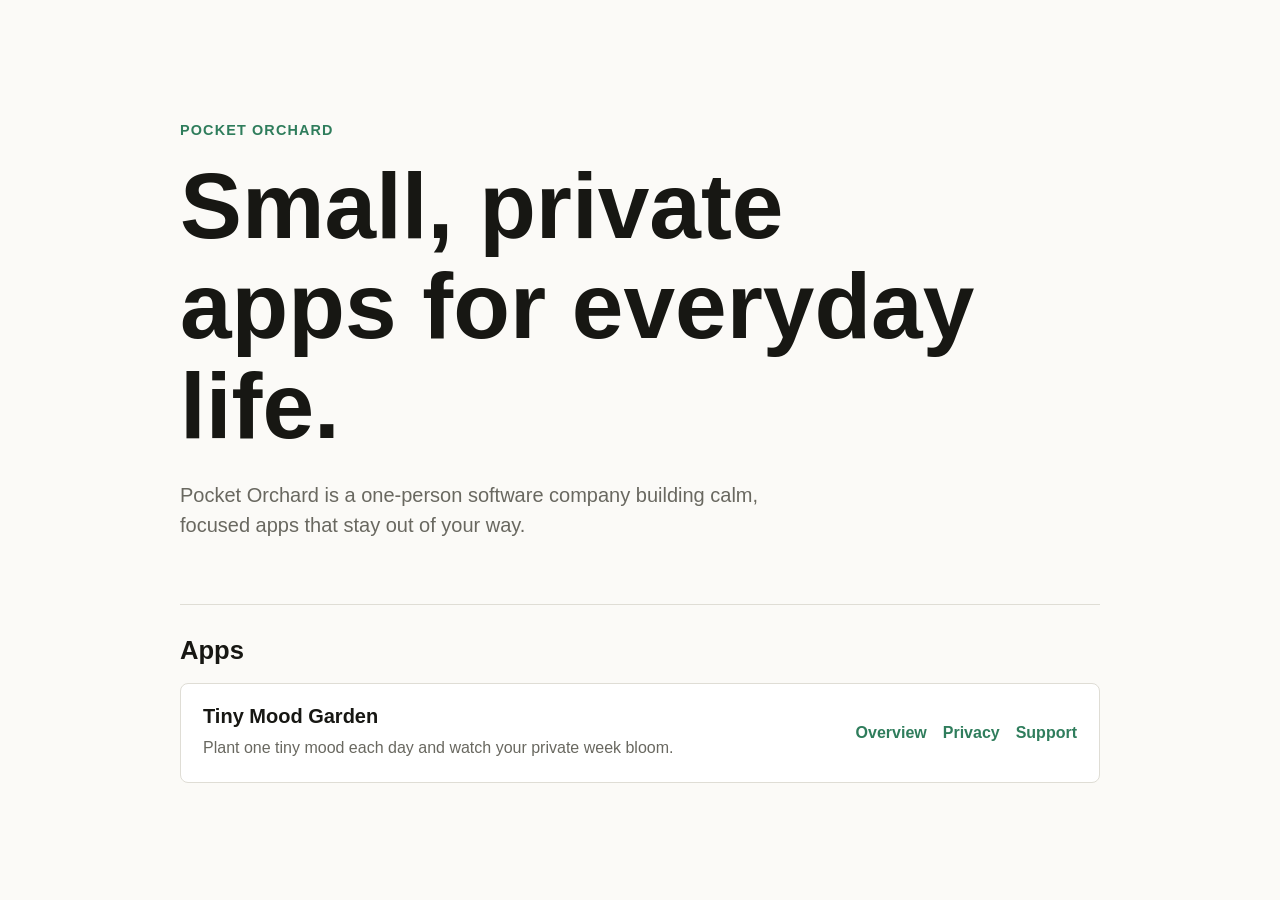
==== index.html @ 54036dfa "Launch Pocket Orchard site" ====
<!doctype html>
<html lang="en">
  <head>
    <meta charset="utf-8">
    <meta name="viewport" content="width=device-width, initial-scale=1">
    <title>Pocket Orchard</title>
    <meta name="description" content="Pocket Orchard makes small, private apps for everyday life.">
    <link rel="stylesheet" href="styles.css">
  </head>
  <body>
    <main class="page">
      <section class="hero">
        <p class="eyebrow">Pocket Orchard</p>
        <h1>Small, private apps for everyday life.</h1>
        <p class="lede">
          Pocket Orchard is a one-person software company building calm, focused apps that stay out of your way.
        </p>
      </section>

      <section class="section">
        <h2>Apps</h2>
        <article class="app">
          <div>
            <h3>Tiny Mood Garden</h3>
            <p>Plant one tiny mood each day and watch your private week bloom.</p>
          </div>
          <nav aria-label="Tiny Mood Garden links">
            <a href="apps/tiny-mood-garden/">Overview</a>
            <a href="apps/tiny-mood-garden/privacy.html">Privacy</a>
            <a href="apps/tiny-mood-garden/support.html">Support</a>
          </nav>
        </article>
      </section>
    </main>
  </body>
</html>
---- styles.css ----
:root {
  color-scheme: light dark;
  --background: #fbfaf7;
  --foreground: #171713;
  --muted: #696860;
  --panel: #ffffff;
  --border: #dfddd5;
  --accent: #2f7d5c;
}

@media (prefers-color-scheme: dark) {
  :root {
    --background: #11120f;
    --foreground: #f7f4ea;
    --muted: #b9b2a5;
    --panel: #1b1c18;
    --border: #34352d;
    --accent: #74c69d;
  }
}

* {
  box-sizing: border-box;
}

body {
  margin: 0;
  background: var(--background);
  color: var(--foreground);
  font-family: -apple-system, BlinkMacSystemFont, "Segoe UI", sans-serif;
  line-height: 1.5;
}

a {
  color: var(--accent);
  font-weight: 650;
  text-decoration: none;
}

a:hover {
  text-decoration: underline;
}

.page {
  width: min(920px, calc(100% - 40px));
  margin: 0 auto;
  padding: 72px 0;
}

.hero {
  padding: 48px 0 64px;
}

.eyebrow {
  color: var(--accent);
  font-size: 0.9rem;
  font-weight: 750;
  letter-spacing: 0.08em;
  margin: 0 0 14px;
  text-transform: uppercase;
}

h1,
h2,
h3 {
  line-height: 1.08;
  margin: 0;
}

h1 {
  font-size: clamp(3rem, 9vw, 5.8rem);
  max-width: 820px;
}

h2 {
  font-size: 1.6rem;
  margin-bottom: 18px;
}

h3 {
  font-size: 1.25rem;
}

.lede {
  color: var(--muted);
  font-size: 1.25rem;
  max-width: 650px;
  margin: 24px 0 0;
}

.section {
  border-top: 1px solid var(--border);
  padding-top: 32px;
}

.app {
  align-items: center;
  background: var(--panel);
  border: 1px solid var(--border);
  border-radius: 8px;
  display: flex;
  gap: 24px;
  justify-content: space-between;
  padding: 22px;
}

.app p {
  color: var(--muted);
  margin: 8px 0 0;
}

.app nav {
  display: flex;
  flex-wrap: wrap;
  gap: 16px;
}

@media (max-width: 680px) {
  .page {
    width: min(100% - 28px, 920px);
    padding: 38px 0;
  }

  .hero {
    padding: 32px 0 48px;
  }

  .app {
    align-items: flex-start;
    flex-direction: column;
  }
}
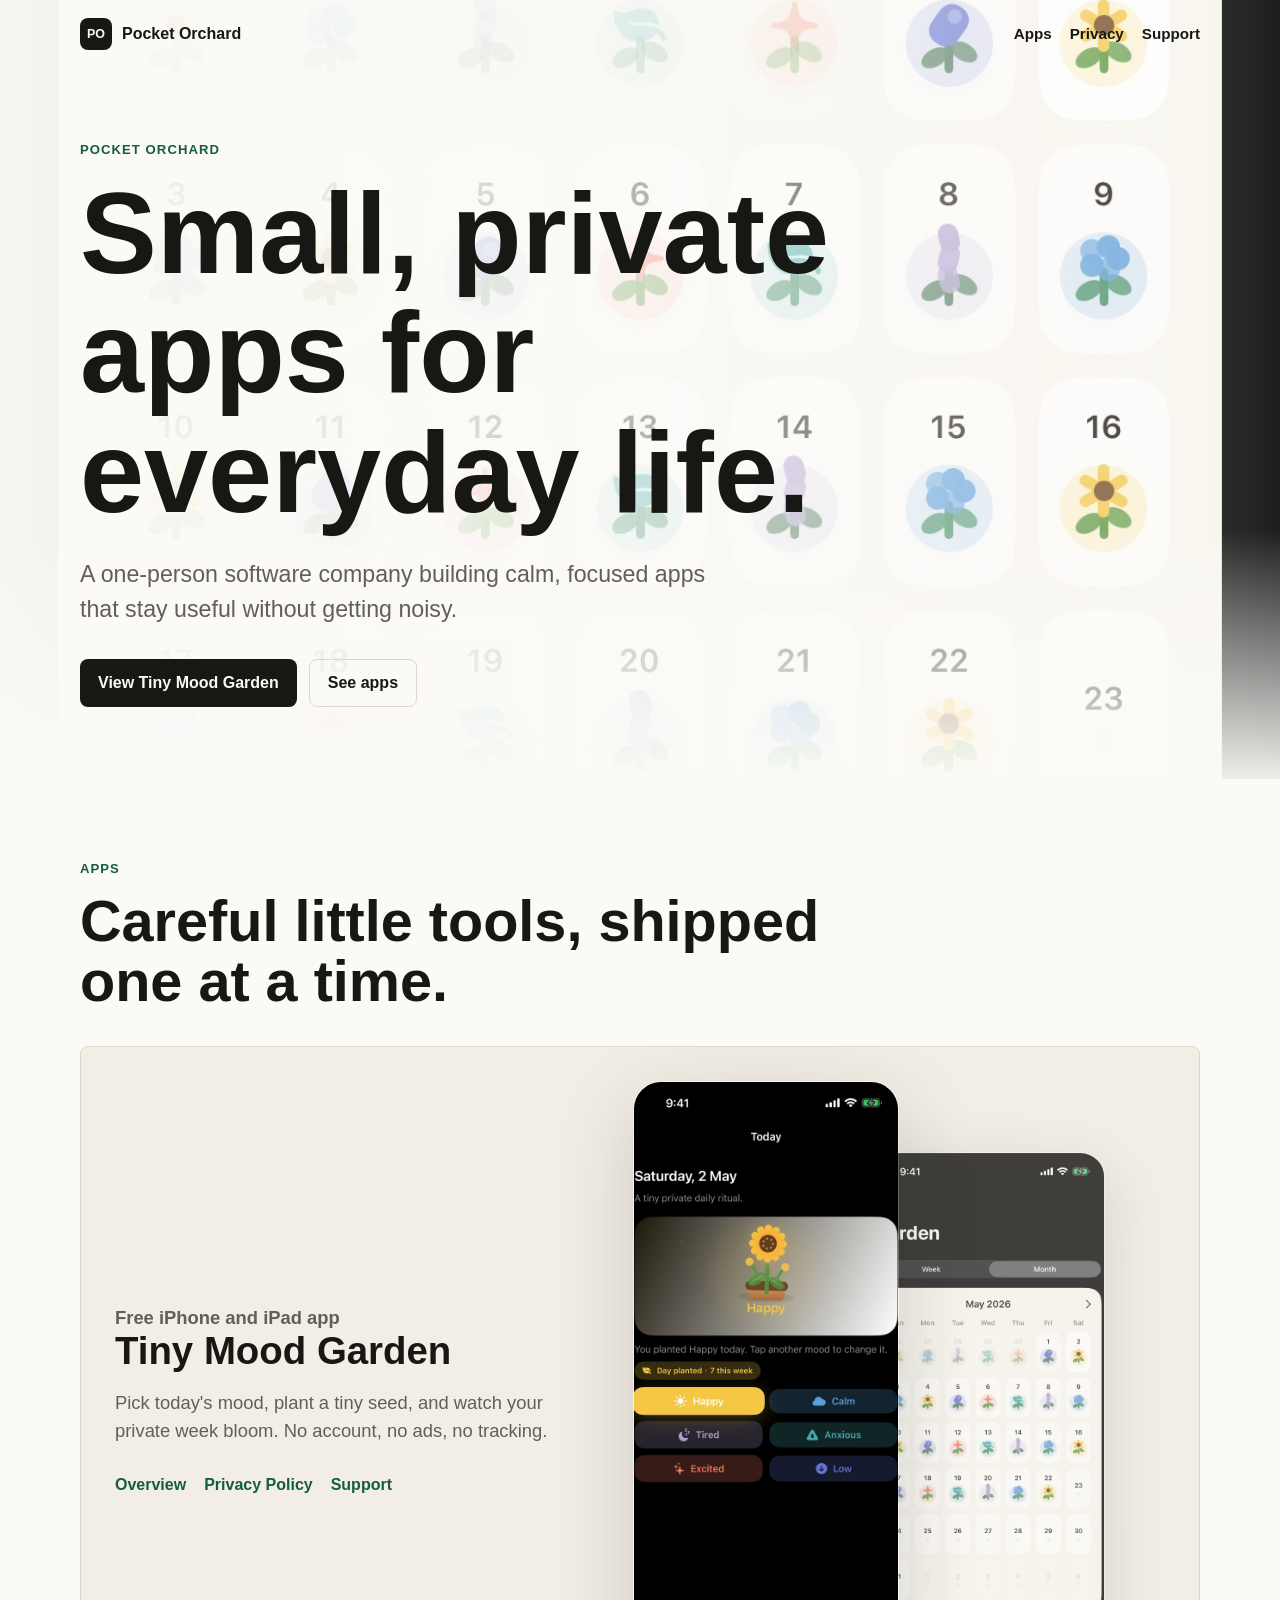
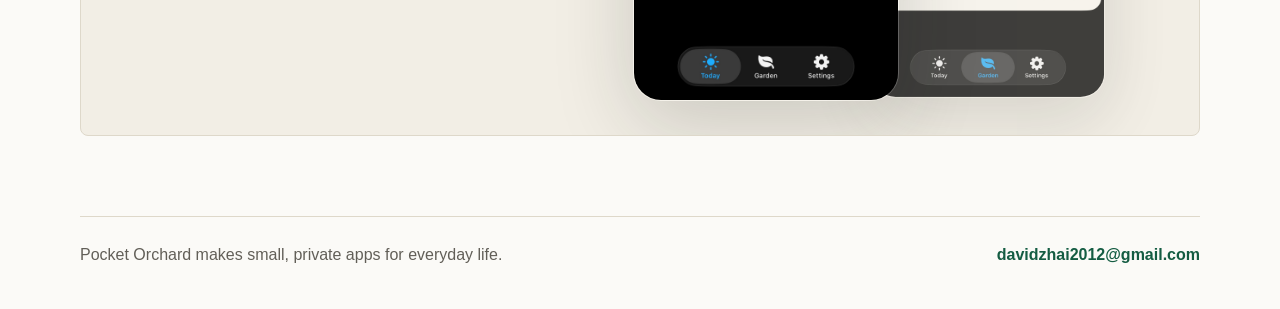
==== commit 87cf6faa: "Polish Pocket Orchard website" ====
--- a/index.html
+++ b/index.html
@@ -8,29 +8,63 @@
     <link rel="stylesheet" href="styles.css">
   </head>
   <body>
-    <main class="page">
-      <section class="hero">
-        <p class="eyebrow">Pocket Orchard</p>
-        <h1>Small, private apps for everyday life.</h1>
-        <p class="lede">
-          Pocket Orchard is a one-person software company building calm, focused apps that stay out of your way.
-        </p>
+    <header class="site-header">
+      <a class="brand" href="./" aria-label="Pocket Orchard home">
+        <span class="brand-mark" aria-hidden="true">PO</span>
+        <span>Pocket Orchard</span>
+      </a>
+      <nav class="top-nav" aria-label="Main navigation">
+        <a href="#apps">Apps</a>
+        <a href="apps/tiny-mood-garden/privacy.html">Privacy</a>
+        <a href="apps/tiny-mood-garden/support.html">Support</a>
+      </nav>
+    </header>
+
+    <main>
+      <section class="hero hero-home">
+        <div class="hero-copy">
+          <p class="eyebrow">Pocket Orchard</p>
+          <h1>Small, private apps for everyday life.</h1>
+          <p class="lede">
+            A one-person software company building calm, focused apps that stay useful without getting noisy.
+          </p>
+          <div class="actions" aria-label="Primary actions">
+            <a class="button primary" href="apps/tiny-mood-garden/">View Tiny Mood Garden</a>
+            <a class="button secondary" href="#apps">See apps</a>
+          </div>
+        </div>
       </section>
 
-      <section class="section">
-        <h2>Apps</h2>
-        <article class="app">
-          <div>
+      <section id="apps" class="section">
+        <div class="section-heading">
+          <p class="eyebrow">Apps</p>
+          <h2>Careful little tools, shipped one at a time.</h2>
+        </div>
+
+        <article class="app-feature">
+          <div class="app-copy">
+            <p class="app-kicker">Free iPhone and iPad app</p>
             <h3>Tiny Mood Garden</h3>
-            <p>Plant one tiny mood each day and watch your private week bloom.</p>
+            <p>
+              Pick today's mood, plant a tiny seed, and watch your private week bloom. No account, no ads, no tracking.
+            </p>
+            <nav class="link-row" aria-label="Tiny Mood Garden links">
+              <a href="apps/tiny-mood-garden/">Overview</a>
+              <a href="apps/tiny-mood-garden/privacy.html">Privacy Policy</a>
+              <a href="apps/tiny-mood-garden/support.html">Support</a>
+            </nav>
           </div>
-          <nav aria-label="Tiny Mood Garden links">
-            <a href="apps/tiny-mood-garden/">Overview</a>
-            <a href="apps/tiny-mood-garden/privacy.html">Privacy</a>
-            <a href="apps/tiny-mood-garden/support.html">Support</a>
-          </nav>
+          <figure class="device-pair" aria-label="Tiny Mood Garden screenshots">
+            <img class="phone-shot front" src="assets/tiny-mood-garden/today.jpg" alt="Tiny Mood Garden Today screen showing a planted Happy mood.">
+            <img class="phone-shot back" src="assets/tiny-mood-garden/month.jpg" alt="Tiny Mood Garden month view showing a calendar of planted moods.">
+          </figure>
         </article>
       </section>
     </main>
+
+    <footer class="site-footer">
+      <p>Pocket Orchard makes small, private apps for everyday life.</p>
+      <p><a href="mailto:davidzhai2012@gmail.com">davidzhai2012@gmail.com</a></p>
+    </footer>
   </body>
 </html>
--- a/styles.css
+++ b/styles.css
@@ -1,26 +1,24 @@
 :root {
-  color-scheme: light dark;
+  color-scheme: light;
   --background: #fbfaf7;
   --foreground: #171713;
-  --muted: #696860;
+  --muted: #625f58;
   --panel: #ffffff;
-  --border: #dfddd5;
+  --panel-soft: #f2eee5;
+  --border: #ded8ca;
   --accent: #2f7d5c;
-}
-
-@media (prefers-color-scheme: dark) {
-  :root {
-    --background: #11120f;
-    --foreground: #f7f4ea;
-    --muted: #b9b2a5;
-    --panel: #1b1c18;
-    --border: #34352d;
-    --accent: #74c69d;
-  }
+  --accent-strong: #145c42;
+  --coral: #f47662;
+  --blue: #2775b8;
+  --shadow: 0 24px 80px rgba(28, 31, 26, 0.18);
 }
 
 * {
   box-sizing: border-box;
+}
+
+html {
+  scroll-behavior: smooth;
 }
 
 body {
@@ -31,9 +29,14 @@
   line-height: 1.5;
 }
 
+img {
+  display: block;
+  max-width: 100%;
+}
+
 a {
-  color: var(--accent);
-  font-weight: 650;
+  color: var(--accent-strong);
+  font-weight: 700;
   text-decoration: none;
 }
 
@@ -41,20 +44,98 @@
   text-decoration: underline;
 }
 
-.page {
-  width: min(920px, calc(100% - 40px));
+.site-header {
+  align-items: center;
+  display: flex;
+  gap: 24px;
+  justify-content: space-between;
+  left: 50%;
+  padding: 18px 0;
+  position: absolute;
+  top: 0;
+  transform: translateX(-50%);
+  width: min(1120px, calc(100% - 40px));
+  z-index: 3;
+}
+
+.site-header.simple {
+  position: static;
+  transform: none;
+  width: min(960px, calc(100% - 40px));
   margin: 0 auto;
-  padding: 72px 0;
+}
+
+.brand {
+  align-items: center;
+  color: inherit;
+  display: inline-flex;
+  gap: 10px;
+  min-width: max-content;
+}
+
+.brand-mark {
+  align-items: center;
+  background: var(--foreground);
+  border-radius: 8px;
+  color: var(--background);
+  display: inline-flex;
+  font-size: 0.78rem;
+  font-weight: 850;
+  height: 32px;
+  justify-content: center;
+  width: 32px;
+}
+
+.top-nav {
+  align-items: center;
+  display: flex;
+  flex-wrap: wrap;
+  gap: 18px;
+  justify-content: flex-end;
+}
+
+.top-nav a {
+  color: inherit;
+  font-size: 0.95rem;
 }
 
 .hero {
-  padding: 48px 0 64px;
+  align-items: flex-end;
+  background-position: center;
+  background-size: cover;
+  display: flex;
+  min-height: 86svh;
+  padding: 140px max(24px, calc((100vw - 1120px) / 2)) 72px;
+  position: relative;
+}
+
+.hero::before {
+  background:
+    linear-gradient(90deg, rgba(251, 250, 247, 0.98) 0%, rgba(251, 250, 247, 0.9) 34%, rgba(251, 250, 247, 0.42) 72%, rgba(251, 250, 247, 0.12) 100%),
+    linear-gradient(0deg, rgba(251, 250, 247, 0.94) 0%, rgba(251, 250, 247, 0) 32%);
+  content: "";
+  inset: 0;
+  position: absolute;
+}
+
+.hero-home {
+  background-image: url("assets/tiny-mood-garden/month.jpg");
+}
+
+.hero-app {
+  background-image: url("assets/tiny-mood-garden/today.jpg");
+}
+
+.hero-copy {
+  max-width: 760px;
+  position: relative;
+  z-index: 1;
 }
 
 .eyebrow {
-  color: var(--accent);
-  font-size: 0.9rem;
-  font-weight: 750;
+  color: var(--accent-strong);
+  font-size: 0.82rem;
+  font-weight: 850;
   letter-spacing: 0.08em;
   margin: 0 0 14px;
   text-transform: uppercase;
@@ -63,70 +144,261 @@
 h1,
 h2,
 h3 {
-  line-height: 1.08;
+  line-height: 1.04;
   margin: 0;
 }
 
 h1 {
-  font-size: clamp(3rem, 9vw, 5.8rem);
+  font-size: clamp(3.5rem, 9vw, 7.5rem);
+  letter-spacing: 0;
+}
+
+h2 {
+  font-size: clamp(2rem, 4.5vw, 4rem);
+  letter-spacing: 0;
   max-width: 820px;
 }
 
-h2 {
-  font-size: 1.6rem;
-  margin-bottom: 18px;
-}
-
 h3 {
-  font-size: 1.25rem;
+  font-size: clamp(1.6rem, 3vw, 2.5rem);
+  letter-spacing: 0;
 }
 
 .lede {
   color: var(--muted);
-  font-size: 1.25rem;
-  max-width: 650px;
+  font-size: clamp(1.12rem, 2vw, 1.45rem);
+  max-width: 660px;
   margin: 24px 0 0;
 }
 
+.actions {
+  display: flex;
+  flex-wrap: wrap;
+  gap: 12px;
+  margin-top: 32px;
+}
+
+.button {
+  align-items: center;
+  border-radius: 8px;
+  display: inline-flex;
+  justify-content: center;
+  min-height: 48px;
+  padding: 0 18px;
+}
+
+.button.primary {
+  background: var(--foreground);
+  color: var(--background);
+}
+
+.button.secondary {
+  border: 1px solid var(--border);
+  color: var(--foreground);
+}
+
 .section {
-  border-top: 1px solid var(--border);
-  padding-top: 32px;
-}
-
-.app {
-  align-items: center;
+  padding: 80px max(24px, calc((100vw - 1120px) / 2));
+}
+
+.section-heading {
+  margin-bottom: 34px;
+}
+
+.app-feature {
+  align-items: center;
+  background: var(--panel-soft);
+  border: 1px solid var(--border);
+  border-radius: 8px;
+  display: grid;
+  gap: 36px;
+  grid-template-columns: minmax(0, 0.95fr) minmax(280px, 1.05fr);
+  min-height: 520px;
+  overflow: hidden;
+  padding: 34px;
+}
+
+.app-kicker {
+  color: var(--coral);
+  font-weight: 800;
+  margin: 0 0 12px;
+}
+
+.app-copy p {
+  color: var(--muted);
+  font-size: 1.15rem;
+  margin: 18px 0 0;
+  max-width: 520px;
+}
+
+.link-row {
+  display: flex;
+  flex-wrap: wrap;
+  gap: 18px;
+  margin-top: 28px;
+}
+
+.device-pair {
+  align-items: center;
+  display: grid;
+  grid-template-columns: 1fr 1fr;
+  margin: 0;
+  min-height: 480px;
+  position: relative;
+}
+
+.phone-shot {
+  aspect-ratio: 1320 / 2868;
+  border: 1px solid rgba(255, 255, 255, 0.2);
+  border-radius: 28px;
+  box-shadow: var(--shadow);
+  height: min(58vw, 620px);
+  object-fit: cover;
+  object-position: top center;
+}
+
+.phone-shot.front {
+  justify-self: end;
+  position: relative;
+  z-index: 2;
+}
+
+.phone-shot.back {
+  filter: saturate(0.92);
+  justify-self: start;
+  margin-left: -44px;
+  opacity: 0.74;
+  transform: translateY(34px) scale(0.88);
+}
+
+.feature-grid {
+  display: grid;
+  gap: 16px;
+  grid-template-columns: repeat(3, minmax(0, 1fr));
+}
+
+.feature-grid article {
   background: var(--panel);
   border: 1px solid var(--border);
   border-radius: 8px;
-  display: flex;
-  gap: 24px;
-  justify-content: space-between;
-  padding: 22px;
-}
-
-.app p {
+  padding: 24px;
+}
+
+.feature-grid h3 {
+  font-size: 1.45rem;
+}
+
+.feature-grid p {
   color: var(--muted);
-  margin: 8px 0 0;
-}
-
-.app nav {
+  margin: 14px 0 0;
+}
+
+.document-page {
+  margin: 0 auto;
+  width: min(960px, calc(100% - 40px));
+}
+
+.document-hero {
+  padding: 86px 0 44px;
+}
+
+.document-hero h1 {
+  font-size: clamp(3.2rem, 8vw, 6rem);
+}
+
+.document-body {
+  border-top: 1px solid var(--border);
+  padding: 34px 0 86px;
+}
+
+.document-body h2 {
+  font-size: 1.45rem;
+  margin: 34px 0 10px;
+}
+
+.document-body h2:first-child {
+  margin-top: 0;
+}
+
+.document-body p {
+  color: var(--muted);
+  font-size: 1.08rem;
+  margin: 0 0 14px;
+  max-width: 760px;
+}
+
+.site-footer {
+  align-items: center;
+  border-top: 1px solid var(--border);
+  color: var(--muted);
   display: flex;
   flex-wrap: wrap;
   gap: 16px;
-}
-
-@media (max-width: 680px) {
-  .page {
-    width: min(100% - 28px, 920px);
-    padding: 38px 0;
-  }
-
-  .hero {
-    padding: 32px 0 48px;
-  }
-
-  .app {
+  justify-content: space-between;
+  margin: 0 auto;
+  padding: 26px 0 42px;
+  width: min(1120px, calc(100% - 40px));
+}
+
+.site-footer p {
+  margin: 0;
+}
+
+@media (max-width: 760px) {
+  .site-header,
+  .site-header.simple,
+  .site-footer {
+    width: min(100% - 28px, 1120px);
+  }
+
+  .site-header {
     align-items: flex-start;
     flex-direction: column;
-  }
-}
+    gap: 12px;
+  }
+
+  .top-nav {
+    justify-content: flex-start;
+  }
+
+  .hero {
+    min-height: 84svh;
+    padding: 154px 14px 48px;
+  }
+
+  .hero::before {
+    background:
+      linear-gradient(0deg, rgba(251, 250, 247, 0.98) 0%, rgba(251, 250, 247, 0.92) 52%, rgba(251, 250, 247, 0.32) 100%),
+      linear-gradient(90deg, rgba(251, 250, 247, 0.96) 0%, rgba(251, 250, 247, 0.34) 100%);
+  }
+
+  .section {
+    padding: 56px 14px;
+  }
+
+  .app-feature {
+    grid-template-columns: 1fr;
+    padding: 24px;
+  }
+
+  .device-pair {
+    min-height: 430px;
+  }
+
+  .phone-shot {
+    border-radius: 22px;
+    height: 410px;
+  }
+
+  .phone-shot.back {
+    margin-left: -32px;
+  }
+
+  .feature-grid {
+    grid-template-columns: 1fr;
+  }
+
+  .document-page {
+    width: min(100% - 28px, 960px);
+  }
+}
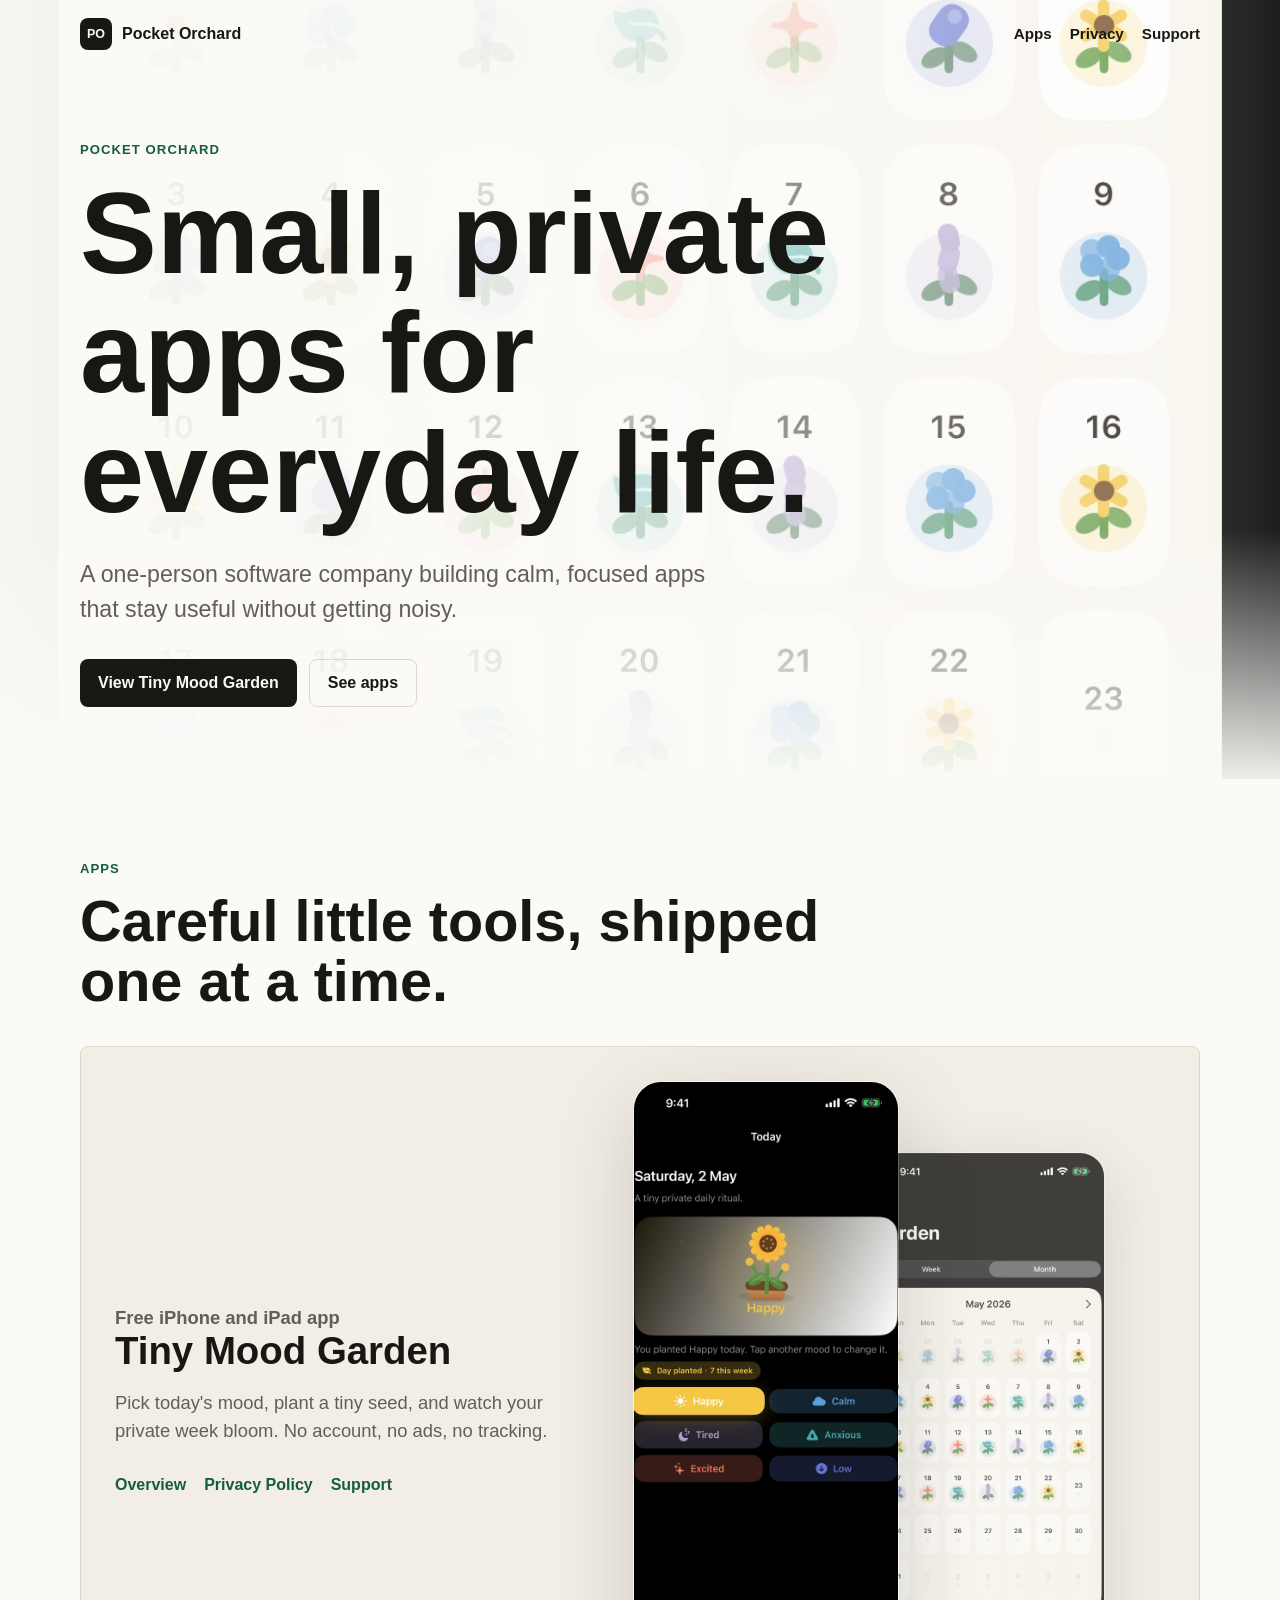
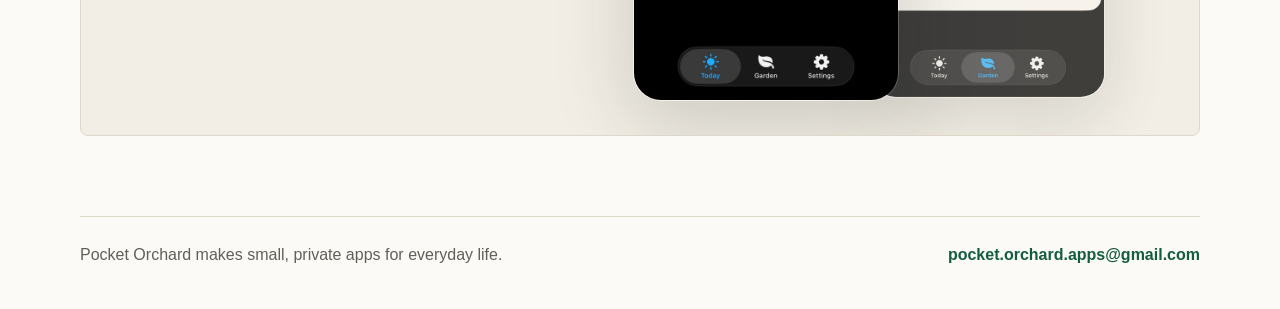
==== commit 268e8630: "Update Pocket Orchard support email" ====
--- a/index.html
+++ b/index.html
@@ -64,7 +64,7 @@
 
     <footer class="site-footer">
       <p>Pocket Orchard makes small, private apps for everyday life.</p>
-      <p><a href="mailto:davidzhai2012@gmail.com">davidzhai2012@gmail.com</a></p>
+      <p><a href="mailto:pocket.orchard.apps@gmail.com">pocket.orchard.apps@gmail.com</a></p>
     </footer>
   </body>
 </html>
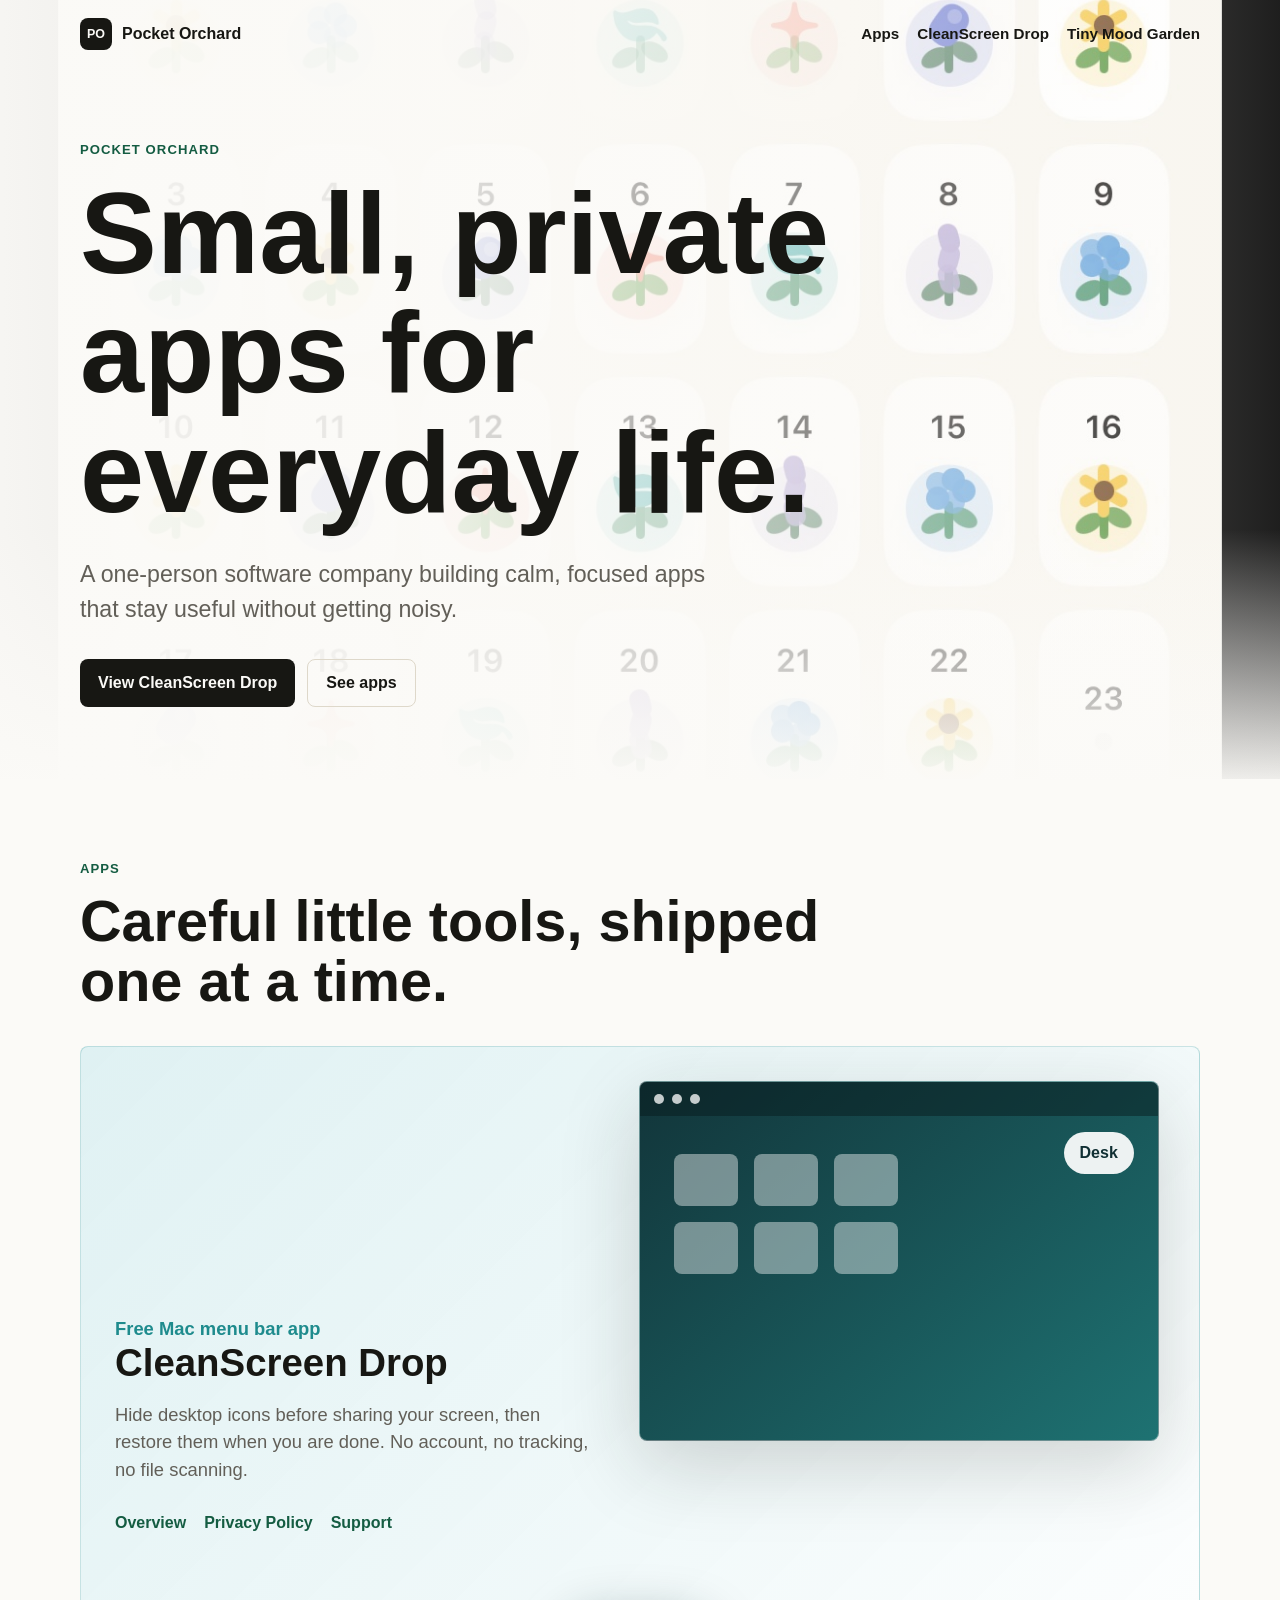
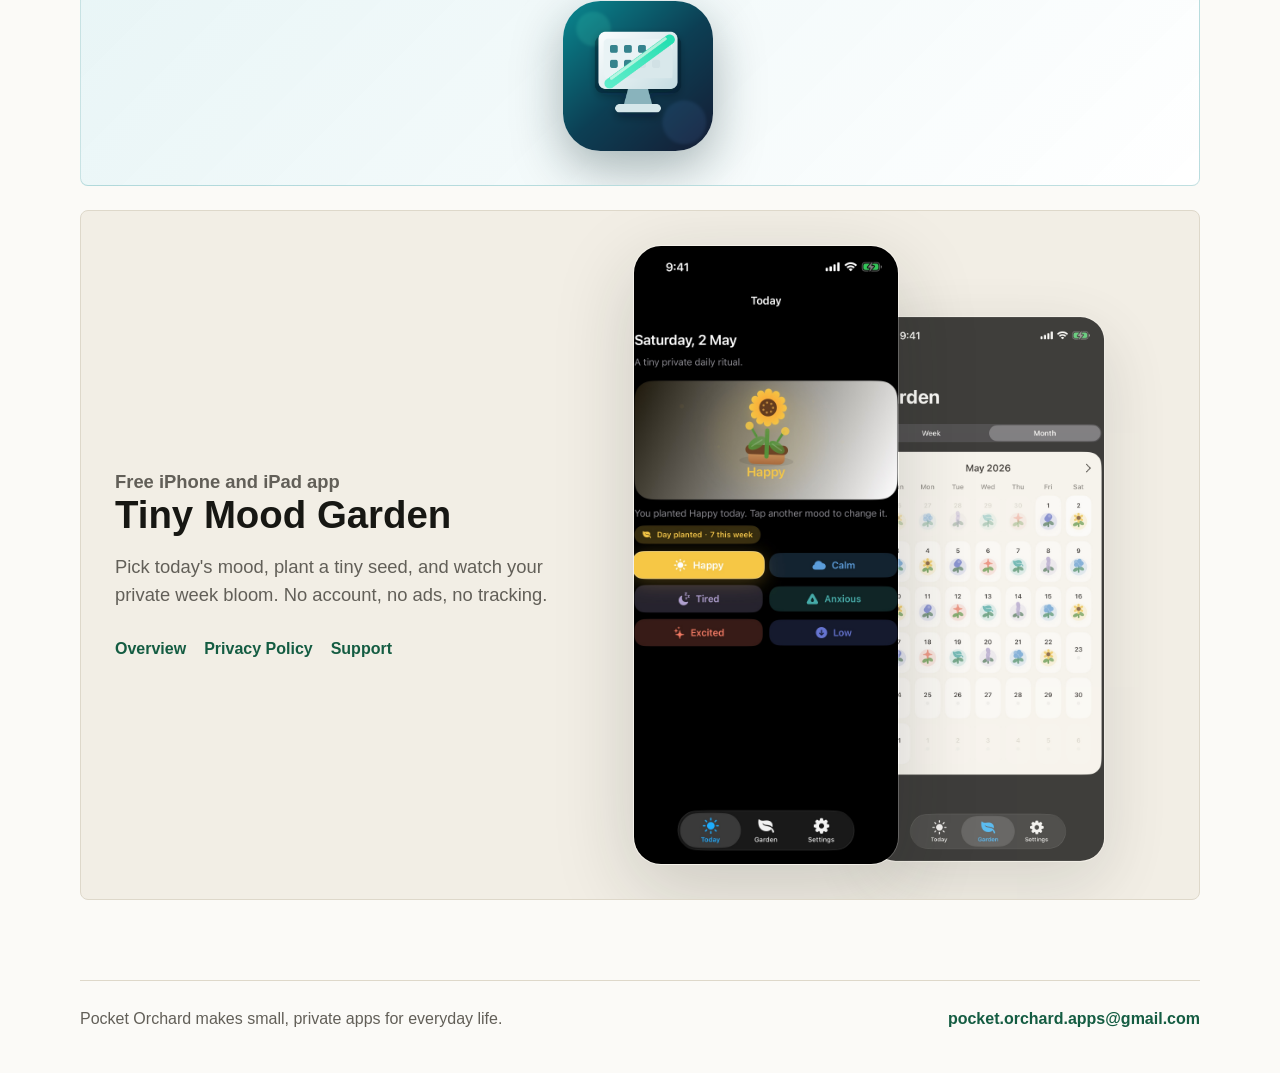
==== commit 30153945: "Add CleanScreen Drop to Pocket Orchard" ====
--- a/index.html
+++ b/index.html
@@ -15,8 +15,8 @@
       </a>
       <nav class="top-nav" aria-label="Main navigation">
         <a href="#apps">Apps</a>
-        <a href="apps/tiny-mood-garden/privacy.html">Privacy</a>
-        <a href="apps/tiny-mood-garden/support.html">Support</a>
+        <a href="apps/cleanscreen-drop/">CleanScreen Drop</a>
+        <a href="apps/tiny-mood-garden/">Tiny Mood Garden</a>
       </nav>
     </header>
 
@@ -29,7 +29,7 @@
             A one-person software company building calm, focused apps that stay useful without getting noisy.
           </p>
           <div class="actions" aria-label="Primary actions">
-            <a class="button primary" href="apps/tiny-mood-garden/">View Tiny Mood Garden</a>
+            <a class="button primary" href="apps/cleanscreen-drop/">View CleanScreen Drop</a>
             <a class="button secondary" href="#apps">See apps</a>
           </div>
         </div>
@@ -40,6 +40,40 @@
           <p class="eyebrow">Apps</p>
           <h2>Careful little tools, shipped one at a time.</h2>
         </div>
+
+        <article class="app-feature app-feature-mac">
+          <div class="app-copy">
+            <p class="app-kicker mac">Free Mac menu bar app</p>
+            <h3>CleanScreen Drop</h3>
+            <p>
+              Hide desktop icons before sharing your screen, then restore them when you are done. No account, no tracking, no file scanning.
+            </p>
+            <nav class="link-row" aria-label="CleanScreen Drop links">
+              <a href="apps/cleanscreen-drop/">Overview</a>
+              <a href="apps/cleanscreen-drop/privacy.html">Privacy Policy</a>
+              <a href="apps/cleanscreen-drop/support.html">Support</a>
+            </nav>
+          </div>
+          <figure class="mac-preview" aria-label="CleanScreen Drop app icon and menu preview">
+            <div class="mac-window" aria-hidden="true">
+              <div class="mac-window-bar">
+                <span></span>
+                <span></span>
+                <span></span>
+              </div>
+              <div class="desktop-grid">
+                <span></span>
+                <span></span>
+                <span></span>
+                <span></span>
+                <span></span>
+                <span></span>
+              </div>
+              <div class="menu-pill">Desk</div>
+            </div>
+            <img class="app-icon" src="assets/cleanscreen-drop/icon.png" alt="CleanScreen Drop app icon.">
+          </figure>
+        </article>
 
         <article class="app-feature">
           <div class="app-copy">
--- a/styles.css
+++ b/styles.css
@@ -10,6 +10,9 @@
   --accent-strong: #145c42;
   --coral: #f47662;
   --blue: #2775b8;
+  --teal-dark: #102f33;
+  --teal: #1e8b8d;
+  --sky: #d8eef0;
   --shadow: 0 24px 80px rgba(28, 31, 26, 0.18);
 }
 
@@ -65,6 +68,15 @@
   margin: 0 auto;
 }
 
+.theme-cleanscreen .site-header {
+  color: #ffffff;
+}
+
+.theme-cleanscreen .brand-mark {
+  background: #ffffff;
+  color: var(--teal-dark);
+}
+
 .brand {
   align-items: center;
   color: inherit;
@@ -126,6 +138,31 @@
   background-image: url("assets/tiny-mood-garden/today.jpg");
 }
 
+.hero-cleanscreen {
+  background:
+    linear-gradient(125deg, rgba(15, 45, 50, 0.94), rgba(21, 91, 89, 0.78)),
+    url("assets/cleanscreen-drop/icon.png");
+  background-position: center;
+  background-size: cover;
+  color: #ffffff;
+}
+
+.hero-cleanscreen::before {
+  background:
+    linear-gradient(90deg, rgba(12, 30, 34, 0.88) 0%, rgba(13, 43, 47, 0.76) 45%, rgba(18, 96, 96, 0.3) 100%),
+    linear-gradient(0deg, rgba(13, 43, 47, 0.72) 0%, rgba(13, 43, 47, 0) 42%);
+}
+
+.hero-cleanscreen .eyebrow,
+.hero-cleanscreen .lede {
+  color: var(--sky);
+}
+
+.hero-cleanscreen .button.secondary {
+  border-color: rgba(255, 255, 255, 0.72);
+  color: #ffffff;
+}
+
 .hero-copy {
   max-width: 760px;
   position: relative;
@@ -218,10 +255,25 @@
   padding: 34px;
 }
 
+.app-feature + .app-feature {
+  margin-top: 24px;
+}
+
+.app-feature-mac {
+  background:
+    linear-gradient(135deg, rgba(216, 238, 240, 0.82), rgba(255, 255, 255, 0.72)),
+    var(--panel);
+  border-color: rgba(30, 139, 141, 0.24);
+}
+
 .app-kicker {
   color: var(--coral);
   font-weight: 800;
   margin: 0 0 12px;
+}
+
+.app-kicker.mac {
+  color: var(--teal);
 }
 
 .app-copy p {
@@ -271,6 +323,80 @@
   transform: translateY(34px) scale(0.88);
 }
 
+.mac-preview {
+  align-items: center;
+  display: grid;
+  margin: 0;
+  min-height: 420px;
+  position: relative;
+}
+
+.mac-window {
+  align-self: center;
+  background: linear-gradient(140deg, #12353a, #1e7272);
+  border: 1px solid rgba(255, 255, 255, 0.36);
+  border-radius: 8px;
+  box-shadow: var(--shadow);
+  height: min(38vw, 360px);
+  justify-self: center;
+  overflow: hidden;
+  position: relative;
+  width: min(100%, 520px);
+}
+
+.mac-window-bar {
+  align-items: center;
+  background: rgba(8, 25, 29, 0.48);
+  display: flex;
+  gap: 8px;
+  height: 34px;
+  padding: 0 14px;
+}
+
+.mac-window-bar span {
+  background: rgba(255, 255, 255, 0.76);
+  border-radius: 999px;
+  height: 10px;
+  width: 10px;
+}
+
+.desktop-grid {
+  display: grid;
+  gap: 16px;
+  grid-template-columns: repeat(3, 64px);
+  left: 34px;
+  position: absolute;
+  top: 72px;
+}
+
+.desktop-grid span {
+  background: rgba(255, 255, 255, 0.42);
+  border-radius: 8px;
+  height: 52px;
+}
+
+.menu-pill {
+  background: rgba(255, 255, 255, 0.92);
+  border-radius: 999px;
+  color: var(--teal-dark);
+  font-weight: 850;
+  padding: 9px 16px;
+  position: absolute;
+  right: 24px;
+  top: 50px;
+}
+
+.app-icon {
+  border-radius: 25%;
+  box-shadow: 0 18px 50px rgba(14, 45, 48, 0.34);
+  height: 150px;
+  justify-self: start;
+  margin-left: -70px;
+  margin-top: 160px;
+  position: relative;
+  width: 150px;
+}
+
 .feature-grid {
   display: grid;
   gap: 16px;
@@ -291,6 +417,87 @@
 .feature-grid p {
   color: var(--muted);
   margin: 14px 0 0;
+}
+
+.product-strip {
+  align-items: center;
+  display: grid;
+  gap: 28px;
+  grid-template-columns: minmax(0, 1fr) minmax(320px, 0.85fr);
+}
+
+.download-panel {
+  align-items: center;
+  background: var(--panel);
+  border: 1px solid var(--border);
+  border-radius: 8px;
+  display: flex;
+  gap: 18px;
+  padding: 22px;
+}
+
+.download-icon {
+  border-radius: 24%;
+  flex: 0 0 auto;
+  height: 88px;
+  width: 88px;
+}
+
+.download-title {
+  font-size: 1.18rem;
+  font-weight: 850;
+  margin: 0;
+}
+
+.download-meta,
+.fine-print {
+  color: var(--muted);
+  margin: 6px 0 16px;
+}
+
+.detail-band {
+  align-items: start;
+  background: var(--teal-dark);
+  color: #ffffff;
+  display: grid;
+  gap: 30px;
+  grid-template-columns: minmax(0, 0.9fr) minmax(280px, 1fr);
+}
+
+.detail-band .eyebrow,
+.detail-band p {
+  color: var(--sky);
+}
+
+.steps {
+  counter-reset: steps;
+  display: grid;
+  gap: 12px;
+  list-style: none;
+  margin: 0;
+  padding: 0;
+}
+
+.steps li {
+  background: rgba(255, 255, 255, 0.08);
+  border: 1px solid rgba(255, 255, 255, 0.15);
+  border-radius: 8px;
+  padding: 16px 18px;
+}
+
+.checksum-section h2 {
+  margin-bottom: 18px;
+}
+
+.checksum {
+  background: var(--panel);
+  border: 1px solid var(--border);
+  border-radius: 8px;
+  color: var(--teal-dark);
+  display: block;
+  font-family: ui-monospace, SFMono-Regular, Menlo, Monaco, Consolas, monospace;
+  overflow-wrap: anywhere;
+  padding: 18px;
 }
 
 .document-page {
@@ -372,6 +579,12 @@
       linear-gradient(90deg, rgba(251, 250, 247, 0.96) 0%, rgba(251, 250, 247, 0.34) 100%);
   }
 
+  .hero-cleanscreen::before {
+    background:
+      linear-gradient(0deg, rgba(12, 30, 34, 0.92) 0%, rgba(12, 30, 34, 0.82) 58%, rgba(18, 96, 96, 0.4) 100%),
+      linear-gradient(90deg, rgba(12, 30, 34, 0.92) 0%, rgba(12, 30, 34, 0.34) 100%);
+  }
+
   .section {
     padding: 56px 14px;
   }
@@ -381,6 +594,11 @@
     padding: 24px;
   }
 
+  .product-strip,
+  .detail-band {
+    grid-template-columns: 1fr;
+  }
+
   .device-pair {
     min-height: 430px;
   }
@@ -394,6 +612,32 @@
     margin-left: -32px;
   }
 
+  .mac-preview {
+    min-height: 320px;
+  }
+
+  .mac-window {
+    height: 280px;
+    justify-self: center;
+    width: 100%;
+  }
+
+  .desktop-grid {
+    gap: 12px;
+    grid-template-columns: repeat(3, 48px);
+  }
+
+  .desktop-grid span {
+    height: 42px;
+  }
+
+  .app-icon {
+    height: 104px;
+    margin-left: 24px;
+    margin-top: -110px;
+    width: 104px;
+  }
+
   .feature-grid {
     grid-template-columns: 1fr;
   }
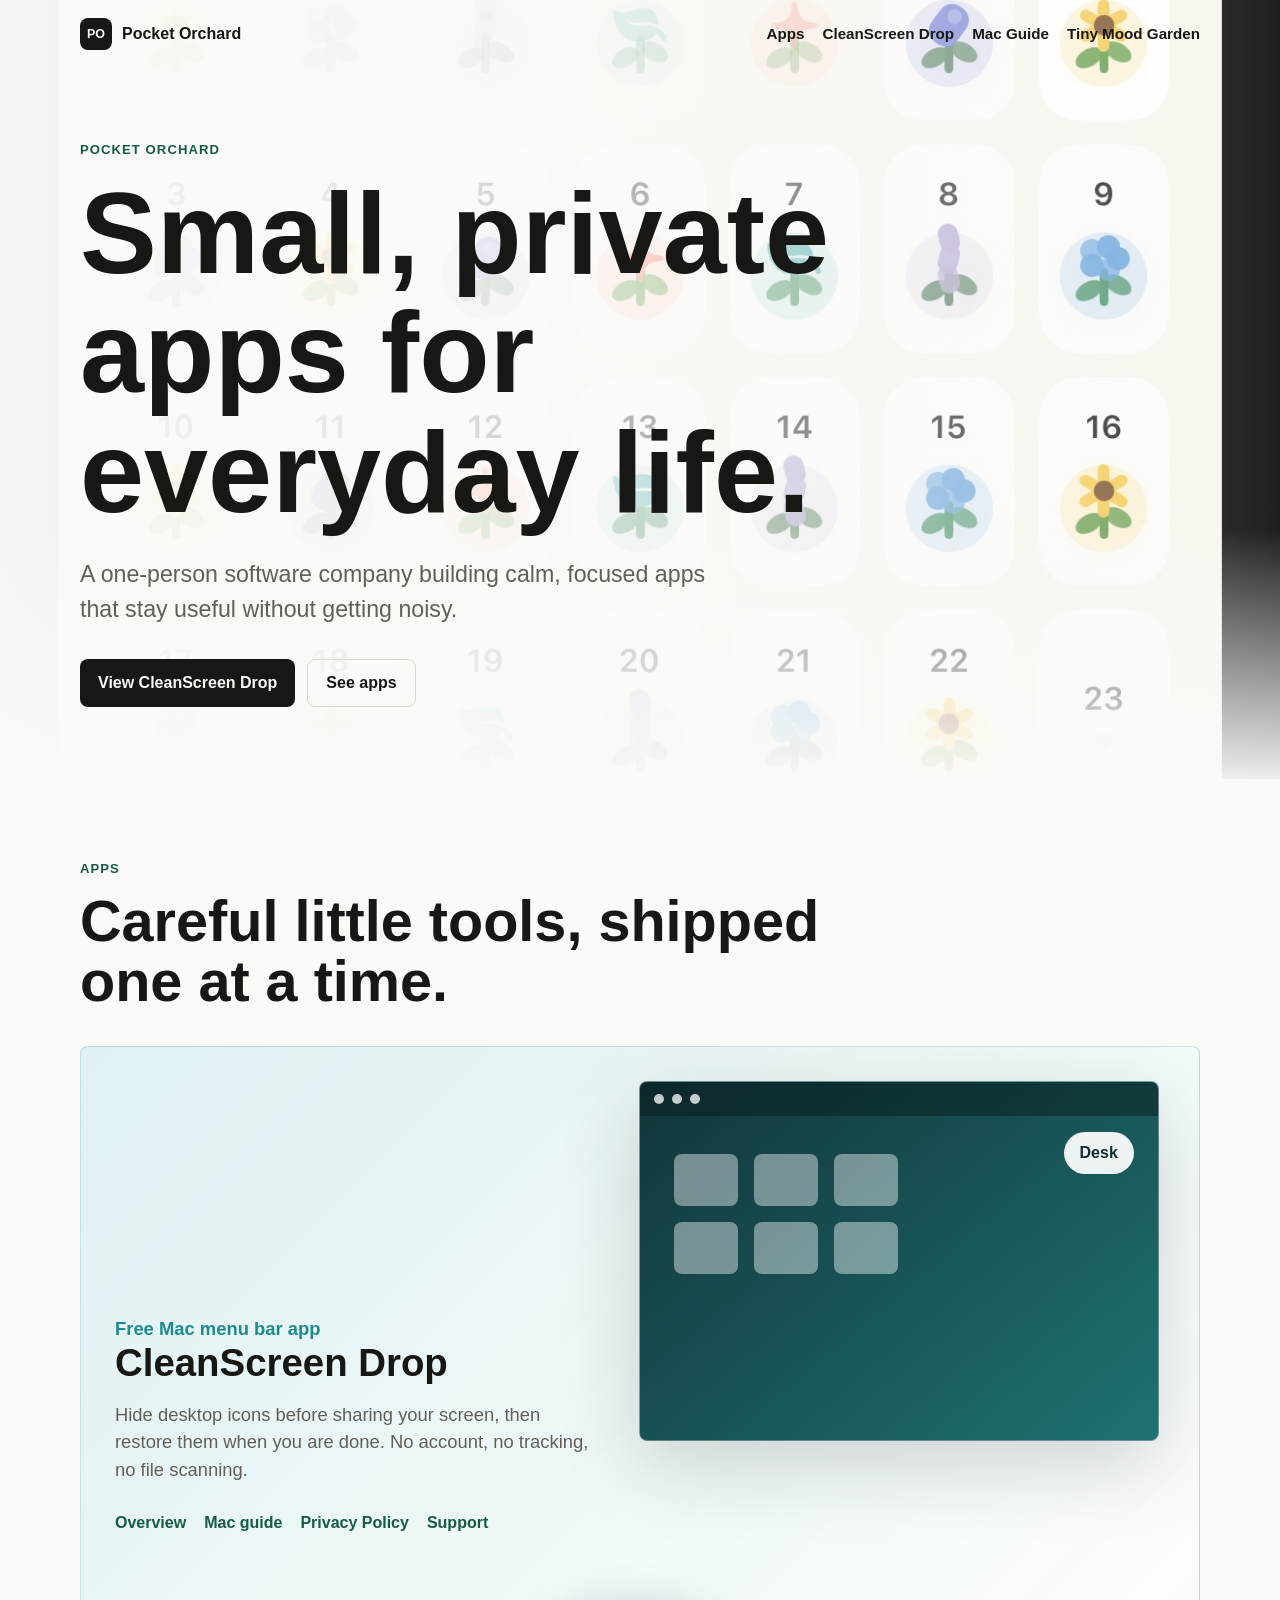
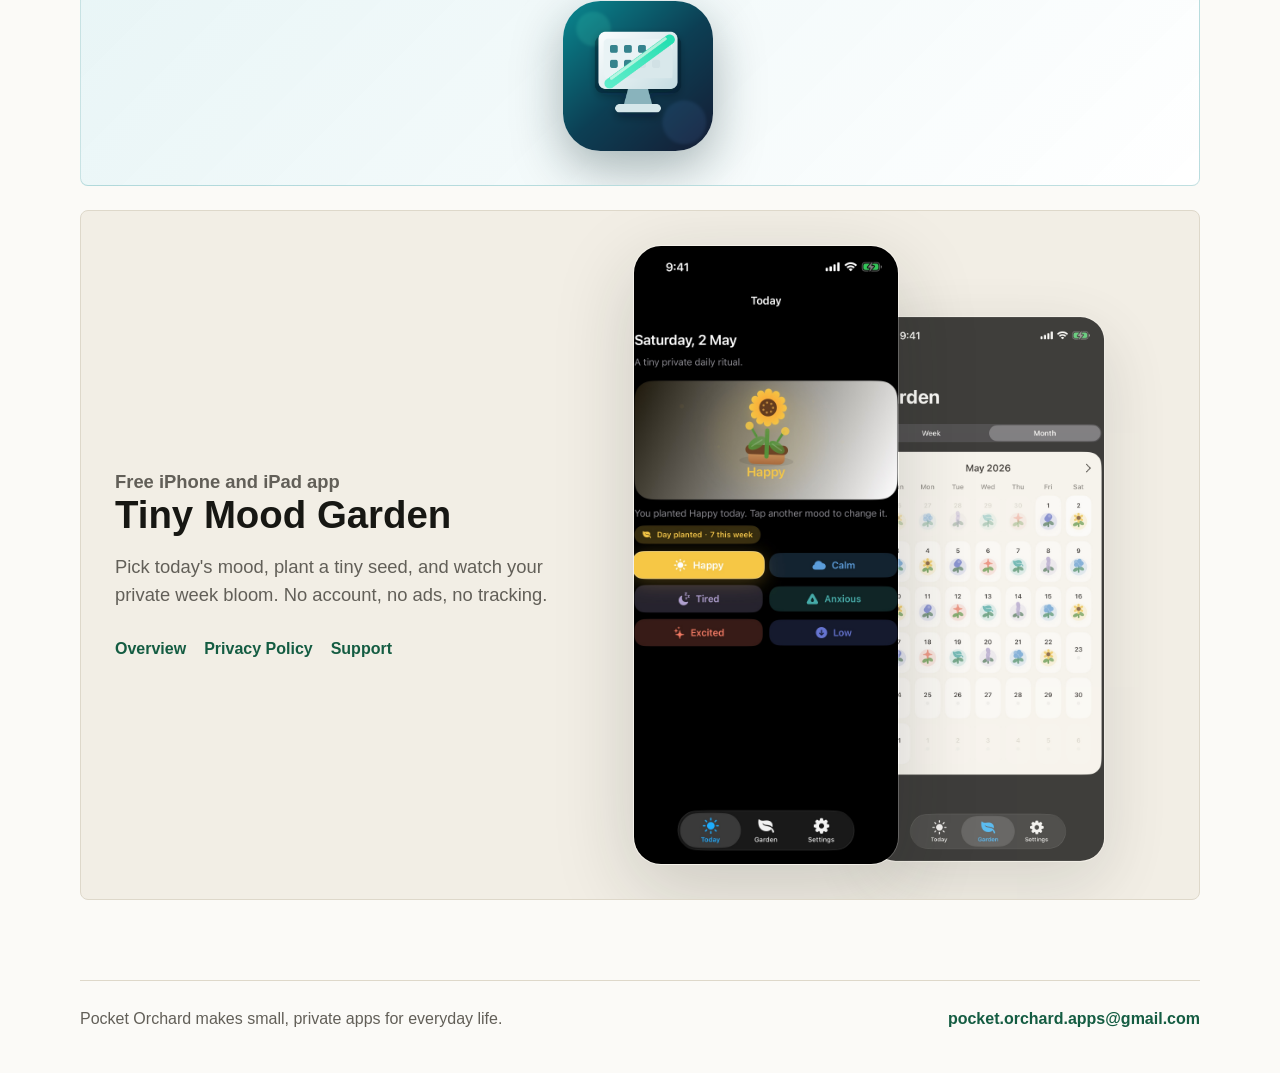
==== commit 23cc8312: "Add CleanScreen screen sharing guide" ====
--- a/index.html
+++ b/index.html
@@ -5,7 +5,26 @@
     <meta name="viewport" content="width=device-width, initial-scale=1">
     <title>Pocket Orchard</title>
     <meta name="description" content="Pocket Orchard makes small, private apps for everyday life.">
+    <link rel="canonical" href="https://zhaibin2018.github.io/pocket-orchard/">
+    <meta property="og:type" content="website">
+    <meta property="og:title" content="Pocket Orchard">
+    <meta property="og:description" content="Small, private apps for everyday life.">
+    <meta property="og:url" content="https://zhaibin2018.github.io/pocket-orchard/">
+    <meta property="og:image" content="https://zhaibin2018.github.io/pocket-orchard/assets/cleanscreen-drop/icon.png">
+    <meta name="twitter:card" content="summary">
+    <meta name="twitter:title" content="Pocket Orchard">
+    <meta name="twitter:description" content="Small, private apps for everyday life.">
+    <meta name="twitter:image" content="https://zhaibin2018.github.io/pocket-orchard/assets/cleanscreen-drop/icon.png">
     <link rel="stylesheet" href="styles.css">
+    <script type="application/ld+json">
+      {
+        "@context": "https://schema.org",
+        "@type": "Organization",
+        "name": "Pocket Orchard",
+        "url": "https://zhaibin2018.github.io/pocket-orchard/",
+        "email": "pocket.orchard.apps@gmail.com"
+      }
+    </script>
   </head>
   <body>
     <header class="site-header">
@@ -16,6 +35,7 @@
       <nav class="top-nav" aria-label="Main navigation">
         <a href="#apps">Apps</a>
         <a href="apps/cleanscreen-drop/">CleanScreen Drop</a>
+        <a href="guides/hide-desktop-icons-before-screen-sharing-mac.html">Mac Guide</a>
         <a href="apps/tiny-mood-garden/">Tiny Mood Garden</a>
       </nav>
     </header>
@@ -50,6 +70,7 @@
             </p>
             <nav class="link-row" aria-label="CleanScreen Drop links">
               <a href="apps/cleanscreen-drop/">Overview</a>
+              <a href="guides/hide-desktop-icons-before-screen-sharing-mac.html">Mac guide</a>
               <a href="apps/cleanscreen-drop/privacy.html">Privacy Policy</a>
               <a href="apps/cleanscreen-drop/support.html">Support</a>
             </nav>
--- a/styles.css
+++ b/styles.css
@@ -500,6 +500,32 @@
   padding: 18px;
 }
 
+.faq-section h2 {
+  margin-bottom: 28px;
+}
+
+.faq-list {
+  display: grid;
+  gap: 12px;
+  grid-template-columns: repeat(2, minmax(0, 1fr));
+}
+
+.faq-list article {
+  background: var(--panel);
+  border: 1px solid var(--border);
+  border-radius: 8px;
+  padding: 22px;
+}
+
+.faq-list h3 {
+  font-size: 1.2rem;
+}
+
+.faq-list p {
+  color: var(--muted);
+  margin: 10px 0 0;
+}
+
 .document-page {
   margin: 0 auto;
   width: min(960px, calc(100% - 40px));
@@ -642,6 +668,10 @@
     grid-template-columns: 1fr;
   }
 
+  .faq-list {
+    grid-template-columns: 1fr;
+  }
+
   .document-page {
     width: min(100% - 28px, 960px);
   }
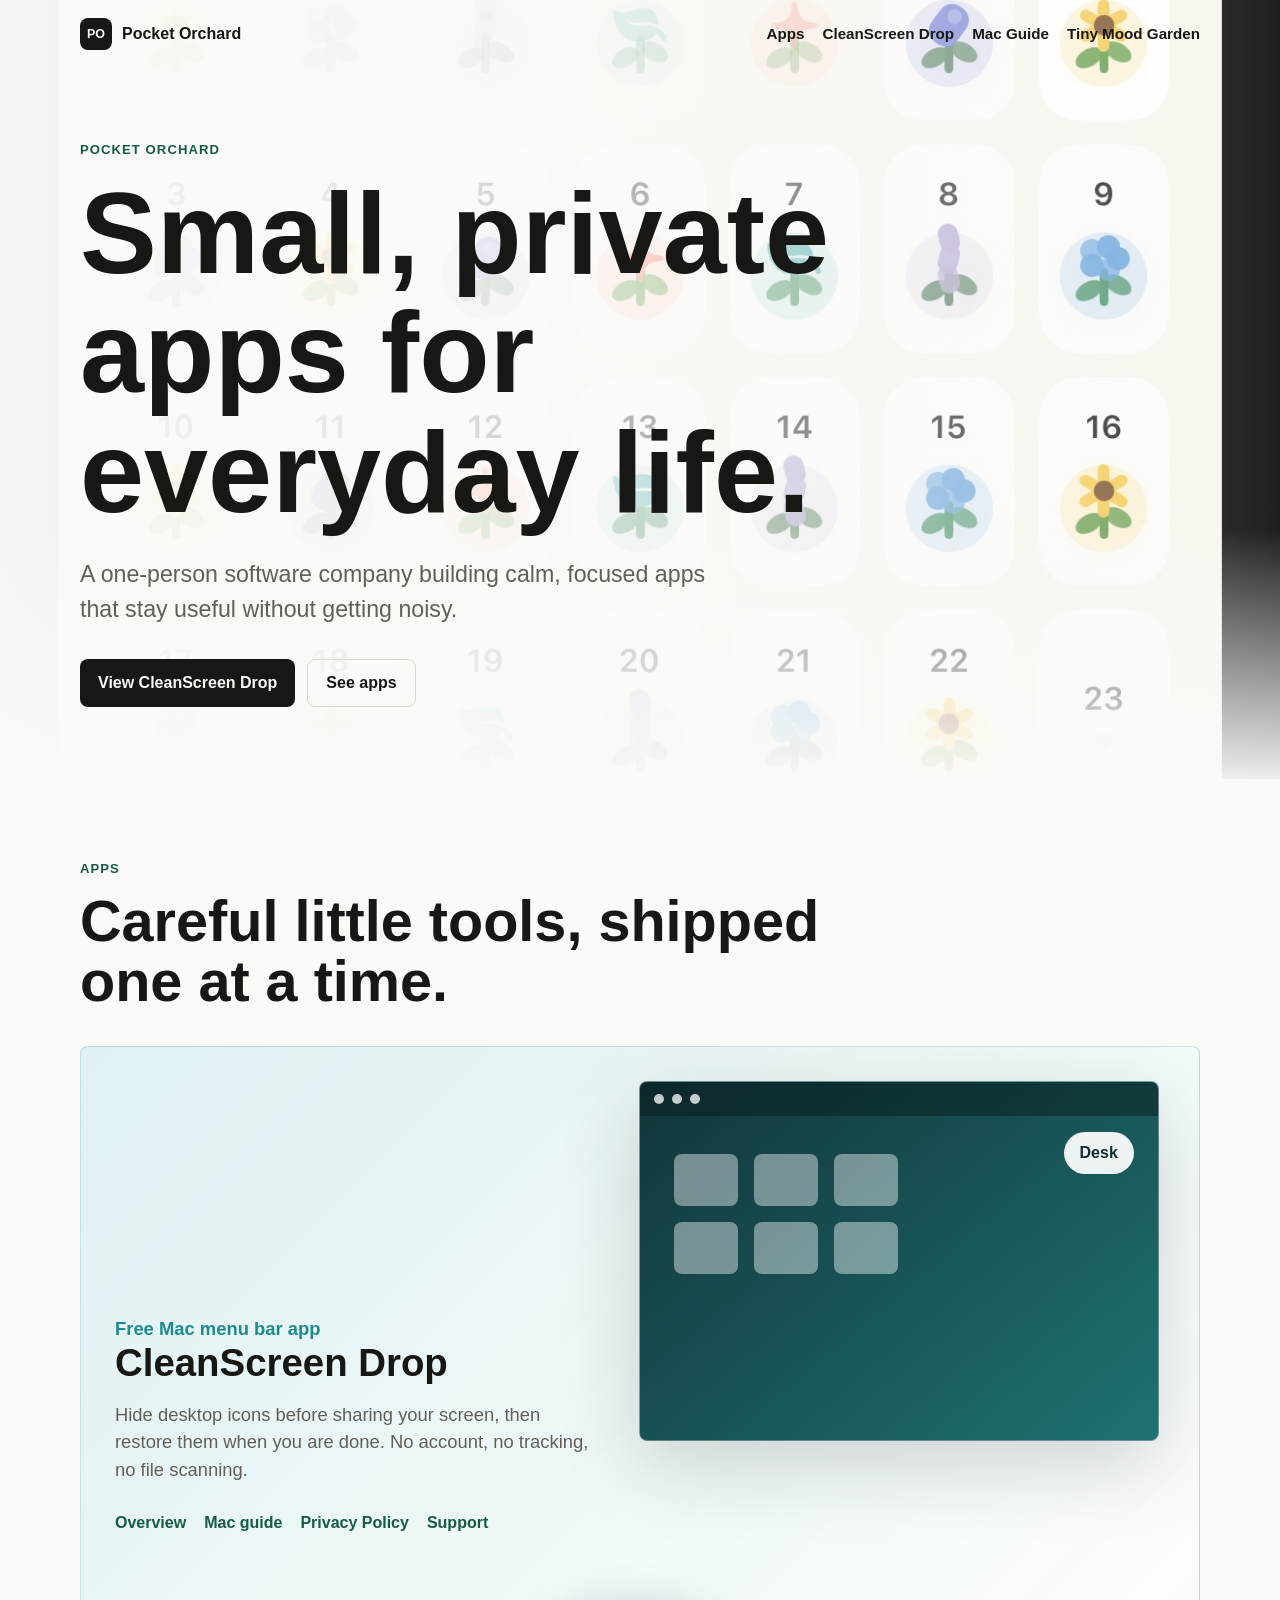
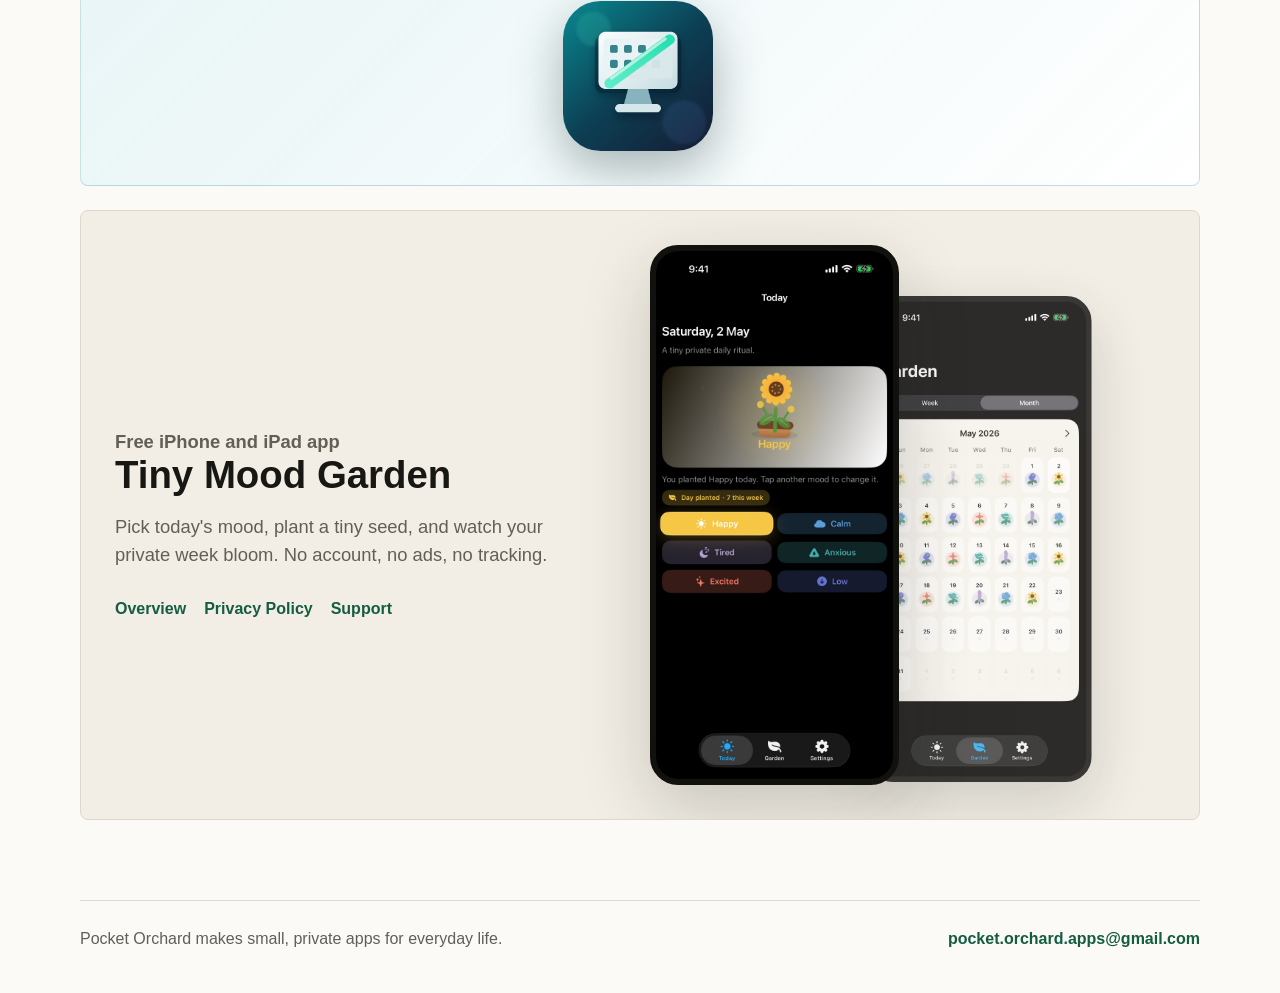
==== commit 75ec3281: "Add Pocket Orchard SVG favicon" ====
--- a/index.html
+++ b/index.html
@@ -15,6 +15,7 @@
     <meta name="twitter:title" content="Pocket Orchard">
     <meta name="twitter:description" content="Small, private apps for everyday life.">
     <meta name="twitter:image" content="https://zhaibin2018.github.io/pocket-orchard/assets/cleanscreen-drop/icon.png">
+    <link rel="icon" href="assets/brand/favicon.svg?v=po1" type="image/svg+xml">
     <link rel="stylesheet" href="styles.css">
     <script type="application/ld+json">
       {
--- a/styles.css
+++ b/styles.css
@@ -295,16 +295,19 @@
   display: grid;
   grid-template-columns: 1fr 1fr;
   margin: 0;
-  min-height: 480px;
+  min-height: 440px;
   position: relative;
 }
 
 .phone-shot {
   aspect-ratio: 1320 / 2868;
-  border: 1px solid rgba(255, 255, 255, 0.2);
+  background: #050505;
+  border: 6px solid #11110e;
   border-radius: 28px;
-  box-shadow: var(--shadow);
-  height: min(58vw, 620px);
+  box-shadow:
+    inset 0 0 0 1px rgba(255, 255, 255, 0.18),
+    0 24px 70px rgba(28, 31, 26, 0.2);
+  height: min(48vw, 540px);
   object-fit: cover;
   object-position: top center;
 }
@@ -319,8 +322,8 @@
   filter: saturate(0.92);
   justify-self: start;
   margin-left: -44px;
-  opacity: 0.74;
-  transform: translateY(34px) scale(0.88);
+  opacity: 0.82;
+  transform: translateY(24px) scale(0.9);
 }
 
 .mac-preview {
@@ -626,16 +629,18 @@
   }
 
   .device-pair {
-    min-height: 430px;
+    min-height: 360px;
   }
 
   .phone-shot {
+    border-width: 5px;
     border-radius: 22px;
-    height: 410px;
+    height: min(82vw, 340px);
   }
 
   .phone-shot.back {
     margin-left: -32px;
+    transform: translateY(18px) scale(0.9);
   }
 
   .mac-preview {
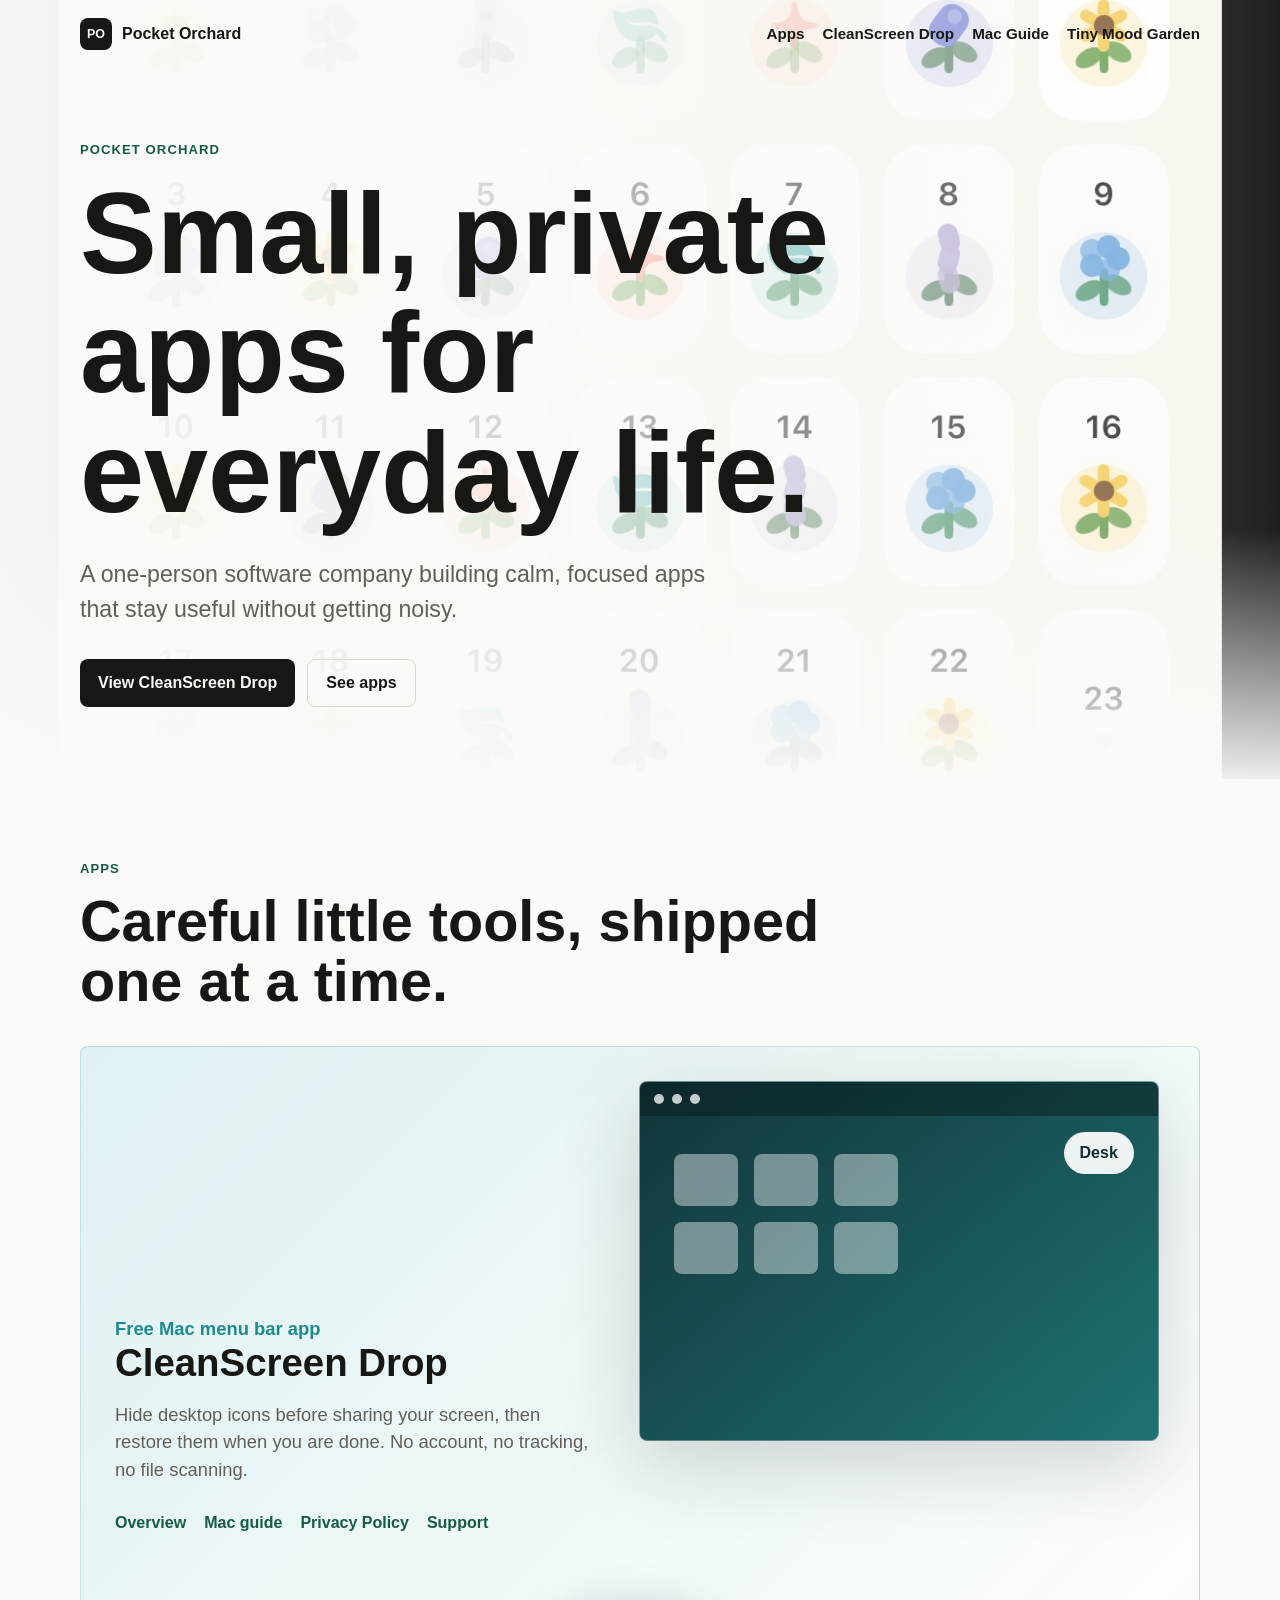
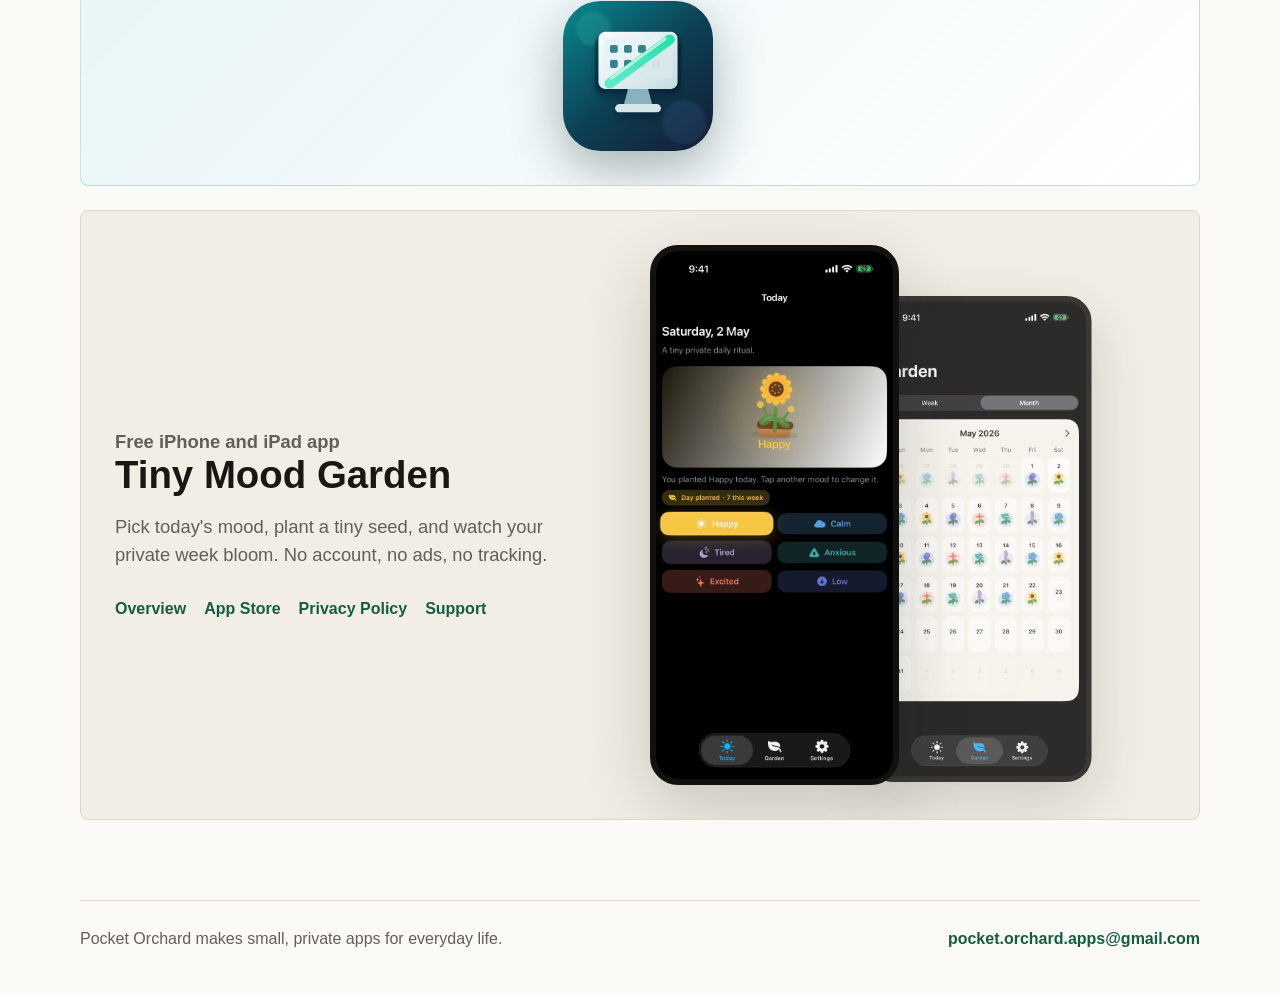
==== commit 08d6fe25: "Improve Tiny Mood Garden SEO" ====
--- a/index.html
+++ b/index.html
@@ -106,6 +106,7 @@
             </p>
             <nav class="link-row" aria-label="Tiny Mood Garden links">
               <a href="apps/tiny-mood-garden/">Overview</a>
+              <a href="https://apps.apple.com/sg/app/tiny-mood-garden/id6765877435">App Store</a>
               <a href="apps/tiny-mood-garden/privacy.html">Privacy Policy</a>
               <a href="apps/tiny-mood-garden/support.html">Support</a>
             </nav>
